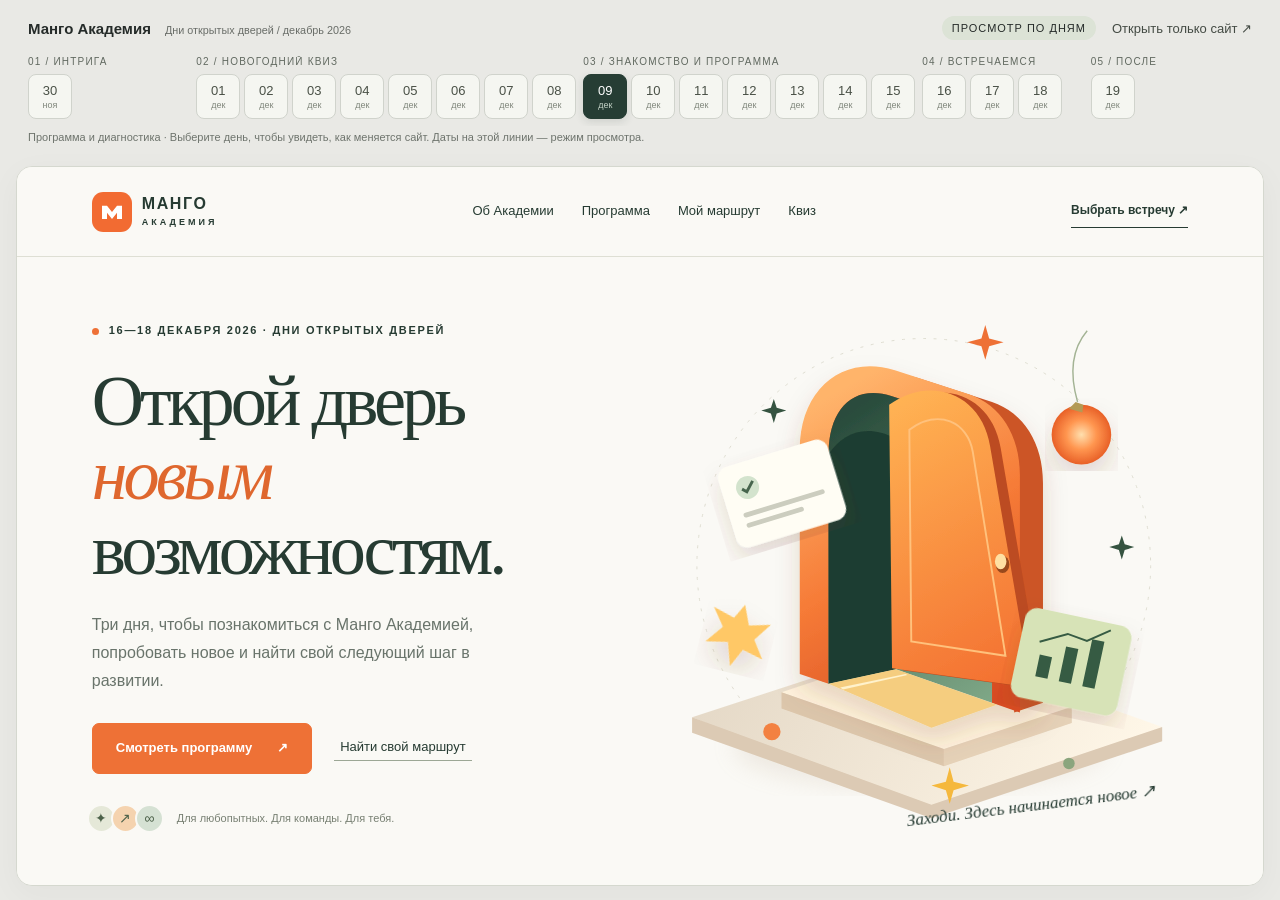
==== index.html @ b4a779f2 "Publish Mango Academy open days website" ====
<!doctype html>
<html lang="ru"><head><meta charset="UTF-8"><meta name="viewport" content="width=device-width,initial-scale=1"><title>Манго Академия — хронология сайта</title><link rel="icon" href="assets/mark.svg"><style>
*{box-sizing:border-box}body{margin:0;background:#e9e9e5;color:#252b29;font:13px 'Segoe UI',sans-serif}.desk{height:166px;padding:16px 28px 10px}.head{display:flex;align-items:center;justify-content:space-between;gap:15px}.head strong{font-size:15px}.head small{color:#696d68;margin-left:14px}.tools{display:flex;gap:16px;align-items:center}.tools a{color:#444b44;text-decoration:none}.status{font-size:11px;text-transform:uppercase;letter-spacing:1px;background:#dce3d6;border-radius:30px;padding:6px 10px}.timeline{display:flex;gap:7px;overflow-x:auto;margin-top:16px;padding-bottom:7px;scrollbar-width:thin}.group{flex:1;min-width:max-content}.group>span{font-size:10px;text-transform:uppercase;letter-spacing:1.2px;display:block;color:#616960;margin-bottom:7px}.days{display:flex;gap:4px}.day{border:1px solid #d0d3cc;background:#f5f6f1;color:#495046;border-radius:8px;padding:8px 0;width:44px;cursor:pointer;font:inherit;position:relative}.day small{font-size:9px;display:block;margin-top:2px;color:#80877c}.day.active{background:#263d34;border-color:#263d34;color:white;box-shadow:0 3px 8px #23382b22}.day.active small{color:#c3d2c6}.day:hover{border-color:#324f3d}.hint{font-size:11px;color:#6e746d;margin:5px 0}.preview{margin:0 16px 14px;border:1px solid #d5d8cf;border-radius:16px;overflow:hidden;height:calc(100dvh - 180px);background:#faf9f5;box-shadow:0 8px 32px #29382b0a}iframe{display:block;width:100%;height:100%;border:0}button:focus-visible,a:focus-visible{outline:3px solid #e16c20;outline-offset:3px}@media(max-width:650px){.desk{padding:12px 14px;height:158px}.head small,.tools a{display:none}.head strong{font-size:13px}.status{font-size:9px}.preview{margin:0 6px 6px;height:calc(100dvh - 164px);border-radius:12px}.timeline{margin-top:12px}.day{width:40px}.tools{gap:5px}}
</style></head><body><div class="desk"><div class="head"><div><strong>Манго Академия</strong><small>Дни открытых дверей / декабрь 2026</small></div><div class="tools"><span class="status">Просмотр по дням</span><a id="standalone" href="site.html?day=2026-12-09" target="_blank" rel="noopener">Открыть только сайт ↗</a></div></div><nav class="timeline" aria-label="Хронология состояний сайта"></nav><p class="hint" id="hint" aria-live="polite"></p></div><div class="preview"><iframe title="Сайт Манго Академии — выбранный день" id="site"></iframe></div><script>
const groups=[['01 / Интрига',['2026-11-30']],['02 / Новогодний квиз',Array.from({length:8},(_,i)=>`2026-12-${String(i+1).padStart(2,'0')}`)],['03 / Знакомство и программа',Array.from({length:7},(_,i)=>`2026-12-${String(i+9).padStart(2,'0')}`)],['04 / Встречаемся',['2026-12-16','2026-12-17','2026-12-18']],['05 / После',['2026-12-19']]];const dates=groups.flatMap(g=>g[1]);const requested=new URLSearchParams(location.search).get('day');let current=dates.includes(requested)?requested:'2026-12-09';
document.querySelector('.timeline').innerHTML=groups.map(([name,days])=>`<div class="group"><span>${name}</span><div class="days">${days.map(d=>`<button class="day" data-day="${d}" aria-label="${new Date(d+'T12:00:00+03:00').toLocaleDateString('ru',{day:'numeric',month:'long',year:'numeric'})}">${d.slice(-2)}<small>${d.includes('-11-')?'ноя':'дек'}</small></button>`).join('')}</div></div>`).join('');
function select(day,scroll=false){current=day;document.querySelectorAll('.day').forEach(b=>{const active=b.dataset.day===day;b.classList.toggle('active',active);b.setAttribute('aria-pressed',active);if(active&&scroll)b.scrollIntoView({block:'nearest',inline:'center',behavior:'smooth'})});document.querySelector('#site').src='site.html?day='+day;document.querySelector('#standalone').href='site.html?day='+day;const stage=day<'2026-12-01'?'Тизер':day<'2026-12-09'?'Новогодний квиз':day<'2026-12-16'?'Программа и диагностика':day<'2026-12-19'?'Дни мероприятия':'Итоги и материалы';document.querySelector('#hint').textContent=stage+' · Выберите день, чтобы увидеть, как меняется сайт. Даты на этой линии — режим просмотра.';history.replaceState(null,'','?day='+day)}document.querySelector('.timeline').addEventListener('click',e=>{const b=e.target.closest('[data-day]');if(b)select(b.dataset.day)});select(current);
</script></body></html>
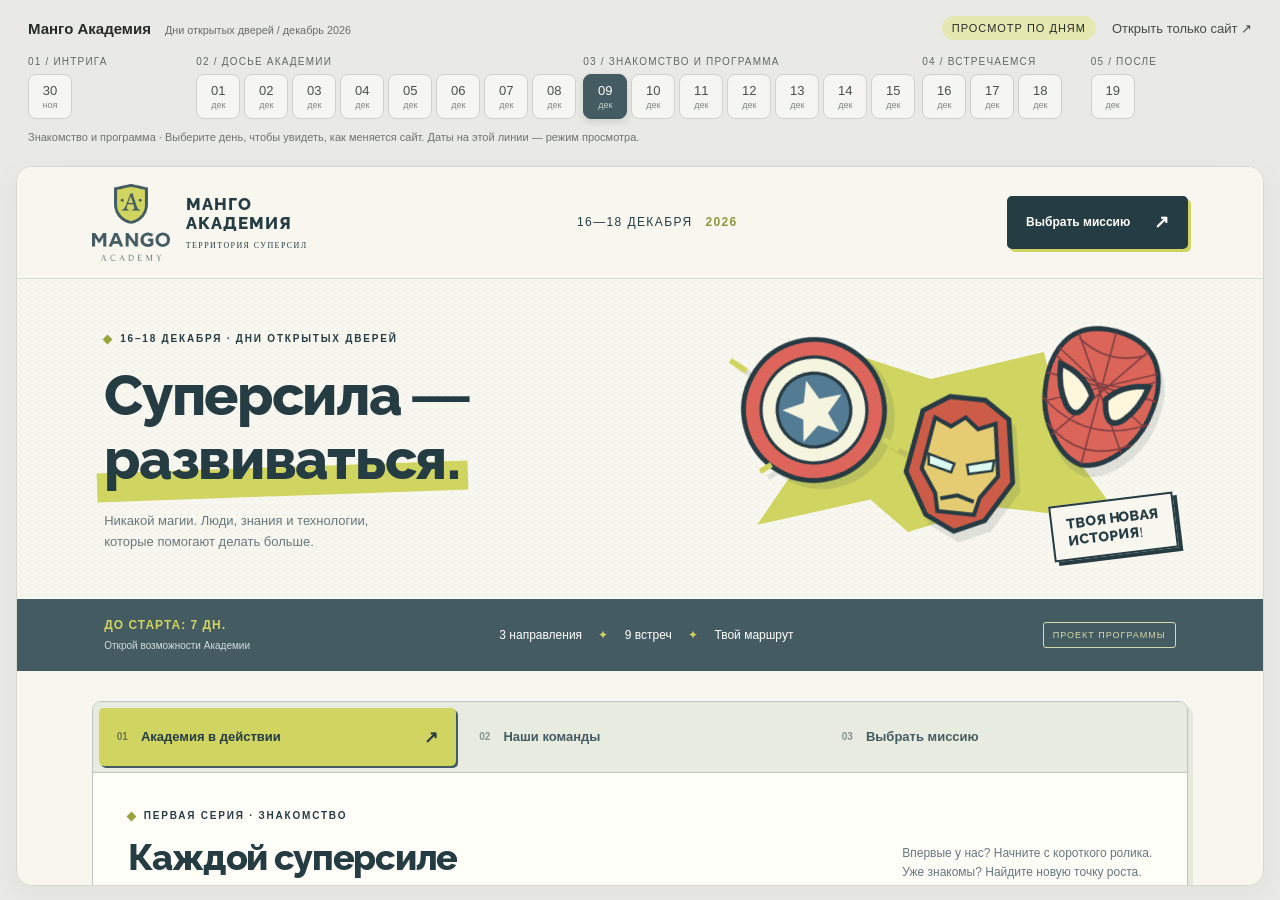
==== commit 940c1a62: "Redesign Academy with superhero theme and narrated motion film" ====
--- a/index.html
+++ b/index.html
@@ -1,8 +1,8 @@
 <!doctype html>
-<html lang="ru"><head><meta charset="UTF-8"><meta name="viewport" content="width=device-width,initial-scale=1"><title>Манго Академия — хронология сайта</title><link rel="icon" href="assets/mark.svg"><style>
-*{box-sizing:border-box}body{margin:0;background:#e9e9e5;color:#252b29;font:13px 'Segoe UI',sans-serif}.desk{height:166px;padding:16px 28px 10px}.head{display:flex;align-items:center;justify-content:space-between;gap:15px}.head strong{font-size:15px}.head small{color:#696d68;margin-left:14px}.tools{display:flex;gap:16px;align-items:center}.tools a{color:#444b44;text-decoration:none}.status{font-size:11px;text-transform:uppercase;letter-spacing:1px;background:#dce3d6;border-radius:30px;padding:6px 10px}.timeline{display:flex;gap:7px;overflow-x:auto;margin-top:16px;padding-bottom:7px;scrollbar-width:thin}.group{flex:1;min-width:max-content}.group>span{font-size:10px;text-transform:uppercase;letter-spacing:1.2px;display:block;color:#616960;margin-bottom:7px}.days{display:flex;gap:4px}.day{border:1px solid #d0d3cc;background:#f5f6f1;color:#495046;border-radius:8px;padding:8px 0;width:44px;cursor:pointer;font:inherit;position:relative}.day small{font-size:9px;display:block;margin-top:2px;color:#80877c}.day.active{background:#263d34;border-color:#263d34;color:white;box-shadow:0 3px 8px #23382b22}.day.active small{color:#c3d2c6}.day:hover{border-color:#324f3d}.hint{font-size:11px;color:#6e746d;margin:5px 0}.preview{margin:0 16px 14px;border:1px solid #d5d8cf;border-radius:16px;overflow:hidden;height:calc(100dvh - 180px);background:#faf9f5;box-shadow:0 8px 32px #29382b0a}iframe{display:block;width:100%;height:100%;border:0}button:focus-visible,a:focus-visible{outline:3px solid #e16c20;outline-offset:3px}@media(max-width:650px){.desk{padding:12px 14px;height:158px}.head small,.tools a{display:none}.head strong{font-size:13px}.status{font-size:9px}.preview{margin:0 6px 6px;height:calc(100dvh - 164px);border-radius:12px}.timeline{margin-top:12px}.day{width:40px}.tools{gap:5px}}
+<html lang="ru"><head><meta charset="UTF-8"><meta name="viewport" content="width=device-width,initial-scale=1"><title>Манго Академия — хронология сайта</title><link rel="icon" href="assets/ma-logo-yellow.png"><style>
+*{box-sizing:border-box}body{margin:0;background:#e9e9e5;color:#252b29;font:13px 'Segoe UI',sans-serif}.desk{height:166px;padding:16px 28px 10px}.head{display:flex;align-items:center;justify-content:space-between;gap:15px}.head strong{font-size:15px}.head small{color:#696d68;margin-left:14px}.tools{display:flex;gap:16px;align-items:center}.tools a{color:#444b44;text-decoration:none}.status{font-size:11px;text-transform:uppercase;letter-spacing:1px;background:#e6e8b1;border-radius:30px;padding:6px 10px}.timeline{display:flex;gap:7px;overflow-x:auto;margin-top:16px;padding-bottom:7px;scrollbar-width:thin}.group{flex:1;min-width:max-content}.group>span{font-size:10px;text-transform:uppercase;letter-spacing:1.2px;display:block;color:#616960;margin-bottom:7px}.days{display:flex;gap:4px}.day{border:1px solid #d0d3cc;background:#f5f6f1;color:#495046;border-radius:8px;padding:8px 0;width:44px;cursor:pointer;font:inherit;position:relative}.day small{font-size:9px;display:block;margin-top:2px;color:#80877c}.day.active{background:#455b62;border-color:#455b62;color:white;box-shadow:0 3px 8px #23382b22}.day.active small{color:#c3d2c6}.day:hover{border-color:#324f3d}.hint{font-size:11px;color:#6e746d;margin:5px 0}.preview{margin:0 16px 14px;border:1px solid #d5d8cf;border-radius:16px;overflow:hidden;height:calc(100dvh - 180px);background:#faf9f5;box-shadow:0 8px 32px #29382b0a}iframe{display:block;width:100%;height:100%;border:0}button:focus-visible,a:focus-visible{outline:3px solid #949c21;outline-offset:3px}@media(max-width:650px){.desk{padding:12px 14px;height:158px}.head small,.tools a{display:none}.head strong{font-size:13px}.status{font-size:9px}.preview{margin:0 6px 6px;height:calc(100dvh - 164px);border-radius:12px}.timeline{margin-top:12px}.day{width:40px}.tools{gap:5px}}
 </style></head><body><div class="desk"><div class="head"><div><strong>Манго Академия</strong><small>Дни открытых дверей / декабрь 2026</small></div><div class="tools"><span class="status">Просмотр по дням</span><a id="standalone" href="site.html?day=2026-12-09" target="_blank" rel="noopener">Открыть только сайт ↗</a></div></div><nav class="timeline" aria-label="Хронология состояний сайта"></nav><p class="hint" id="hint" aria-live="polite"></p></div><div class="preview"><iframe title="Сайт Манго Академии — выбранный день" id="site"></iframe></div><script>
-const groups=[['01 / Интрига',['2026-11-30']],['02 / Новогодний квиз',Array.from({length:8},(_,i)=>`2026-12-${String(i+1).padStart(2,'0')}`)],['03 / Знакомство и программа',Array.from({length:7},(_,i)=>`2026-12-${String(i+9).padStart(2,'0')}`)],['04 / Встречаемся',['2026-12-16','2026-12-17','2026-12-18']],['05 / После',['2026-12-19']]];const dates=groups.flatMap(g=>g[1]);const requested=new URLSearchParams(location.search).get('day');let current=dates.includes(requested)?requested:'2026-12-09';
+const groups=[['01 / Интрига',['2026-11-30']],['02 / Досье Академии',Array.from({length:8},(_,i)=>`2026-12-${String(i+1).padStart(2,'0')}`)],['03 / Знакомство и программа',Array.from({length:7},(_,i)=>`2026-12-${String(i+9).padStart(2,'0')}`)],['04 / Встречаемся',['2026-12-16','2026-12-17','2026-12-18']],['05 / После',['2026-12-19']]];const dates=groups.flatMap(g=>g[1]);const requested=new URLSearchParams(location.search).get('day');let current=dates.includes(requested)?requested:'2026-12-09';
 document.querySelector('.timeline').innerHTML=groups.map(([name,days])=>`<div class="group"><span>${name}</span><div class="days">${days.map(d=>`<button class="day" data-day="${d}" aria-label="${new Date(d+'T12:00:00+03:00').toLocaleDateString('ru',{day:'numeric',month:'long',year:'numeric'})}">${d.slice(-2)}<small>${d.includes('-11-')?'ноя':'дек'}</small></button>`).join('')}</div></div>`).join('');
-function select(day,scroll=false){current=day;document.querySelectorAll('.day').forEach(b=>{const active=b.dataset.day===day;b.classList.toggle('active',active);b.setAttribute('aria-pressed',active);if(active&&scroll)b.scrollIntoView({block:'nearest',inline:'center',behavior:'smooth'})});document.querySelector('#site').src='site.html?day='+day;document.querySelector('#standalone').href='site.html?day='+day;const stage=day<'2026-12-01'?'Тизер':day<'2026-12-09'?'Новогодний квиз':day<'2026-12-16'?'Программа и диагностика':day<'2026-12-19'?'Дни мероприятия':'Итоги и материалы';document.querySelector('#hint').textContent=stage+' · Выберите день, чтобы увидеть, как меняется сайт. Даты на этой линии — режим просмотра.';history.replaceState(null,'','?day='+day)}document.querySelector('.timeline').addEventListener('click',e=>{const b=e.target.closest('[data-day]');if(b)select(b.dataset.day)});select(current);
+function select(day,scroll=false){current=day;document.querySelectorAll('.day').forEach(b=>{const active=b.dataset.day===day;b.classList.toggle('active',active);b.setAttribute('aria-pressed',active);if(active&&scroll)b.scrollIntoView({block:'nearest',inline:'center',behavior:'smooth'})});document.querySelector('#site').src='site.html?v=heroes3&day='+day;document.querySelector('#standalone').href='site.html?v=heroes3&day='+day;const stage=day<'2026-12-01'?'Тизер':day<'2026-12-09'?'Досье Академии':day<'2026-12-16'?'Знакомство и программа':day<'2026-12-19'?'Дни мероприятия':'Итоги и материалы';document.querySelector('#hint').textContent=stage+' · Выберите день, чтобы увидеть, как меняется сайт. Даты на этой линии — режим просмотра.';history.replaceState(null,'','?day='+day)}document.querySelector('.timeline').addEventListener('click',e=>{const b=e.target.closest('[data-day]');if(b)select(b.dataset.day)});select(current);
 </script></body></html>
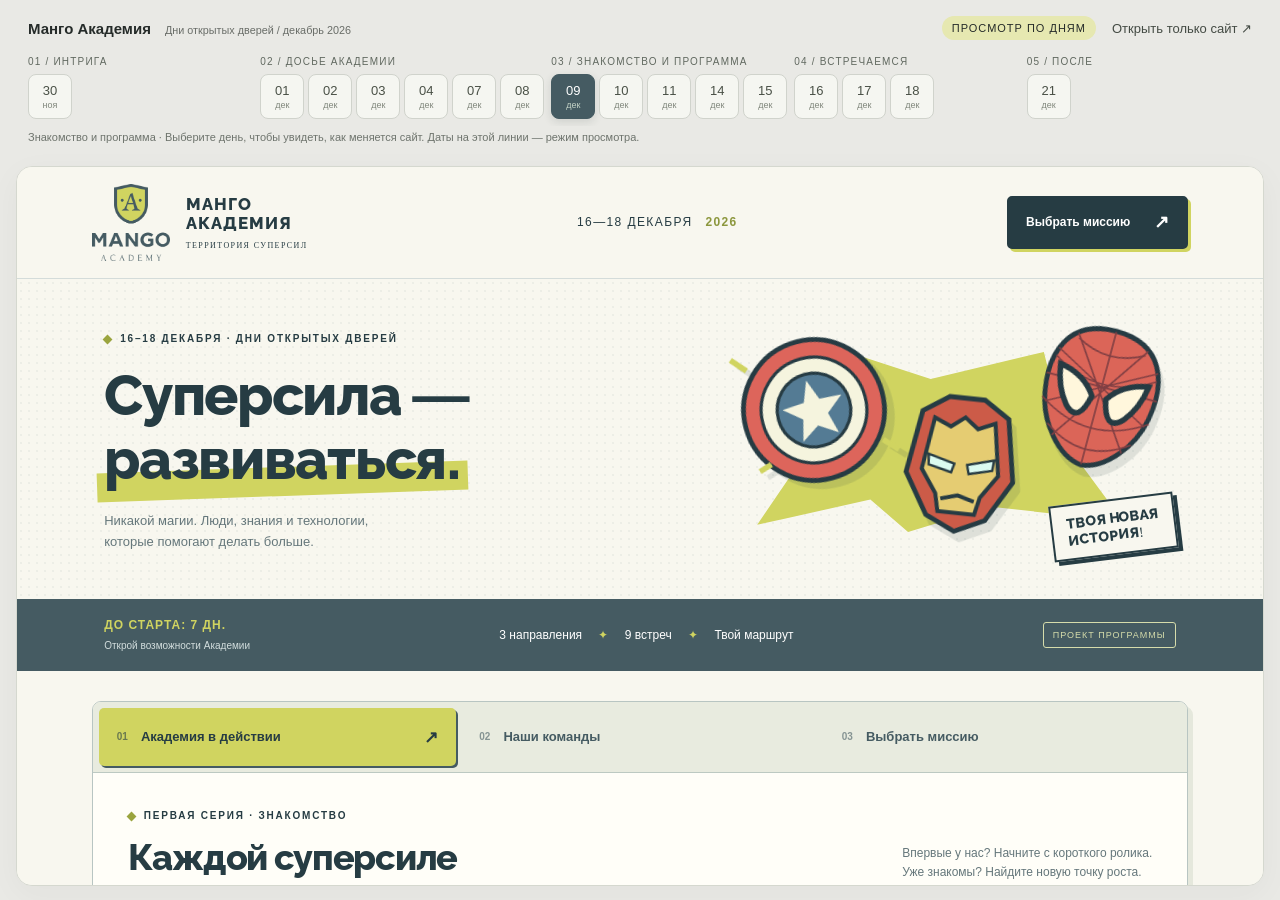
==== commit a899170f: "Remove weekends from December preview calendar" ====
--- a/index.html
+++ b/index.html
@@ -2,7 +2,7 @@
 <html lang="ru"><head><meta charset="UTF-8"><meta name="viewport" content="width=device-width,initial-scale=1"><title>Манго Академия — хронология сайта</title><link rel="icon" href="assets/ma-logo-yellow.png"><style>
 *{box-sizing:border-box}body{margin:0;background:#e9e9e5;color:#252b29;font:13px 'Segoe UI',sans-serif}.desk{height:166px;padding:16px 28px 10px}.head{display:flex;align-items:center;justify-content:space-between;gap:15px}.head strong{font-size:15px}.head small{color:#696d68;margin-left:14px}.tools{display:flex;gap:16px;align-items:center}.tools a{color:#444b44;text-decoration:none}.status{font-size:11px;text-transform:uppercase;letter-spacing:1px;background:#e6e8b1;border-radius:30px;padding:6px 10px}.timeline{display:flex;gap:7px;overflow-x:auto;margin-top:16px;padding-bottom:7px;scrollbar-width:thin}.group{flex:1;min-width:max-content}.group>span{font-size:10px;text-transform:uppercase;letter-spacing:1.2px;display:block;color:#616960;margin-bottom:7px}.days{display:flex;gap:4px}.day{border:1px solid #d0d3cc;background:#f5f6f1;color:#495046;border-radius:8px;padding:8px 0;width:44px;cursor:pointer;font:inherit;position:relative}.day small{font-size:9px;display:block;margin-top:2px;color:#80877c}.day.active{background:#455b62;border-color:#455b62;color:white;box-shadow:0 3px 8px #23382b22}.day.active small{color:#c3d2c6}.day:hover{border-color:#324f3d}.hint{font-size:11px;color:#6e746d;margin:5px 0}.preview{margin:0 16px 14px;border:1px solid #d5d8cf;border-radius:16px;overflow:hidden;height:calc(100dvh - 180px);background:#faf9f5;box-shadow:0 8px 32px #29382b0a}iframe{display:block;width:100%;height:100%;border:0}button:focus-visible,a:focus-visible{outline:3px solid #949c21;outline-offset:3px}@media(max-width:650px){.desk{padding:12px 14px;height:158px}.head small,.tools a{display:none}.head strong{font-size:13px}.status{font-size:9px}.preview{margin:0 6px 6px;height:calc(100dvh - 164px);border-radius:12px}.timeline{margin-top:12px}.day{width:40px}.tools{gap:5px}}
 </style></head><body><div class="desk"><div class="head"><div><strong>Манго Академия</strong><small>Дни открытых дверей / декабрь 2026</small></div><div class="tools"><span class="status">Просмотр по дням</span><a id="standalone" href="site.html?day=2026-12-09" target="_blank" rel="noopener">Открыть только сайт ↗</a></div></div><nav class="timeline" aria-label="Хронология состояний сайта"></nav><p class="hint" id="hint" aria-live="polite"></p></div><div class="preview"><iframe title="Сайт Манго Академии — выбранный день" id="site"></iframe></div><script>
-const groups=[['01 / Интрига',['2026-11-30']],['02 / Досье Академии',Array.from({length:8},(_,i)=>`2026-12-${String(i+1).padStart(2,'0')}`)],['03 / Знакомство и программа',Array.from({length:7},(_,i)=>`2026-12-${String(i+9).padStart(2,'0')}`)],['04 / Встречаемся',['2026-12-16','2026-12-17','2026-12-18']],['05 / После',['2026-12-19']]];const dates=groups.flatMap(g=>g[1]);const requested=new URLSearchParams(location.search).get('day');let current=dates.includes(requested)?requested:'2026-12-09';
+const groups=[['01 / Интрига',['2026-11-30']],['02 / Досье Академии',[1,2,3,4,7,8].map(d=>`2026-12-${String(d).padStart(2,'0')}`)],['03 / Знакомство и программа',[9,10,11,14,15].map(d=>`2026-12-${String(d).padStart(2,'0')}`)],['04 / Встречаемся',['2026-12-16','2026-12-17','2026-12-18']],['05 / После',['2026-12-21']]];const dates=groups.flatMap(g=>g[1]);const requested=new URLSearchParams(location.search).get('day');let current=dates.includes(requested)?requested:'2026-12-09';
 document.querySelector('.timeline').innerHTML=groups.map(([name,days])=>`<div class="group"><span>${name}</span><div class="days">${days.map(d=>`<button class="day" data-day="${d}" aria-label="${new Date(d+'T12:00:00+03:00').toLocaleDateString('ru',{day:'numeric',month:'long',year:'numeric'})}">${d.slice(-2)}<small>${d.includes('-11-')?'ноя':'дек'}</small></button>`).join('')}</div></div>`).join('');
-function select(day,scroll=false){current=day;document.querySelectorAll('.day').forEach(b=>{const active=b.dataset.day===day;b.classList.toggle('active',active);b.setAttribute('aria-pressed',active);if(active&&scroll)b.scrollIntoView({block:'nearest',inline:'center',behavior:'smooth'})});document.querySelector('#site').src='site.html?v=heroes3&day='+day;document.querySelector('#standalone').href='site.html?v=heroes3&day='+day;const stage=day<'2026-12-01'?'Тизер':day<'2026-12-09'?'Досье Академии':day<'2026-12-16'?'Знакомство и программа':day<'2026-12-19'?'Дни мероприятия':'Итоги и материалы';document.querySelector('#hint').textContent=stage+' · Выберите день, чтобы увидеть, как меняется сайт. Даты на этой линии — режим просмотра.';history.replaceState(null,'','?day='+day)}document.querySelector('.timeline').addEventListener('click',e=>{const b=e.target.closest('[data-day]');if(b)select(b.dataset.day)});select(current);
+function select(day,scroll=false){current=day;document.querySelectorAll('.day').forEach(b=>{const active=b.dataset.day===day;b.classList.toggle('active',active);b.setAttribute('aria-pressed',active);if(active&&scroll)b.scrollIntoView({block:'nearest',inline:'center',behavior:'smooth'})});document.querySelector('#site').src='site.html?v=calendar1&day='+day;document.querySelector('#standalone').href='site.html?v=calendar1&day='+day;const stage=day<'2026-12-01'?'Тизер':day<'2026-12-09'?'Досье Академии':day<'2026-12-16'?'Знакомство и программа':day<'2026-12-19'?'Дни мероприятия':'Итоги и материалы';document.querySelector('#hint').textContent=stage+' · Выберите день, чтобы увидеть, как меняется сайт. Даты на этой линии — режим просмотра.';history.replaceState(null,'','?day='+day)}document.querySelector('.timeline').addEventListener('click',e=>{const b=e.target.closest('[data-day]');if(b)select(b.dataset.day)});select(current);
 </script></body></html>
